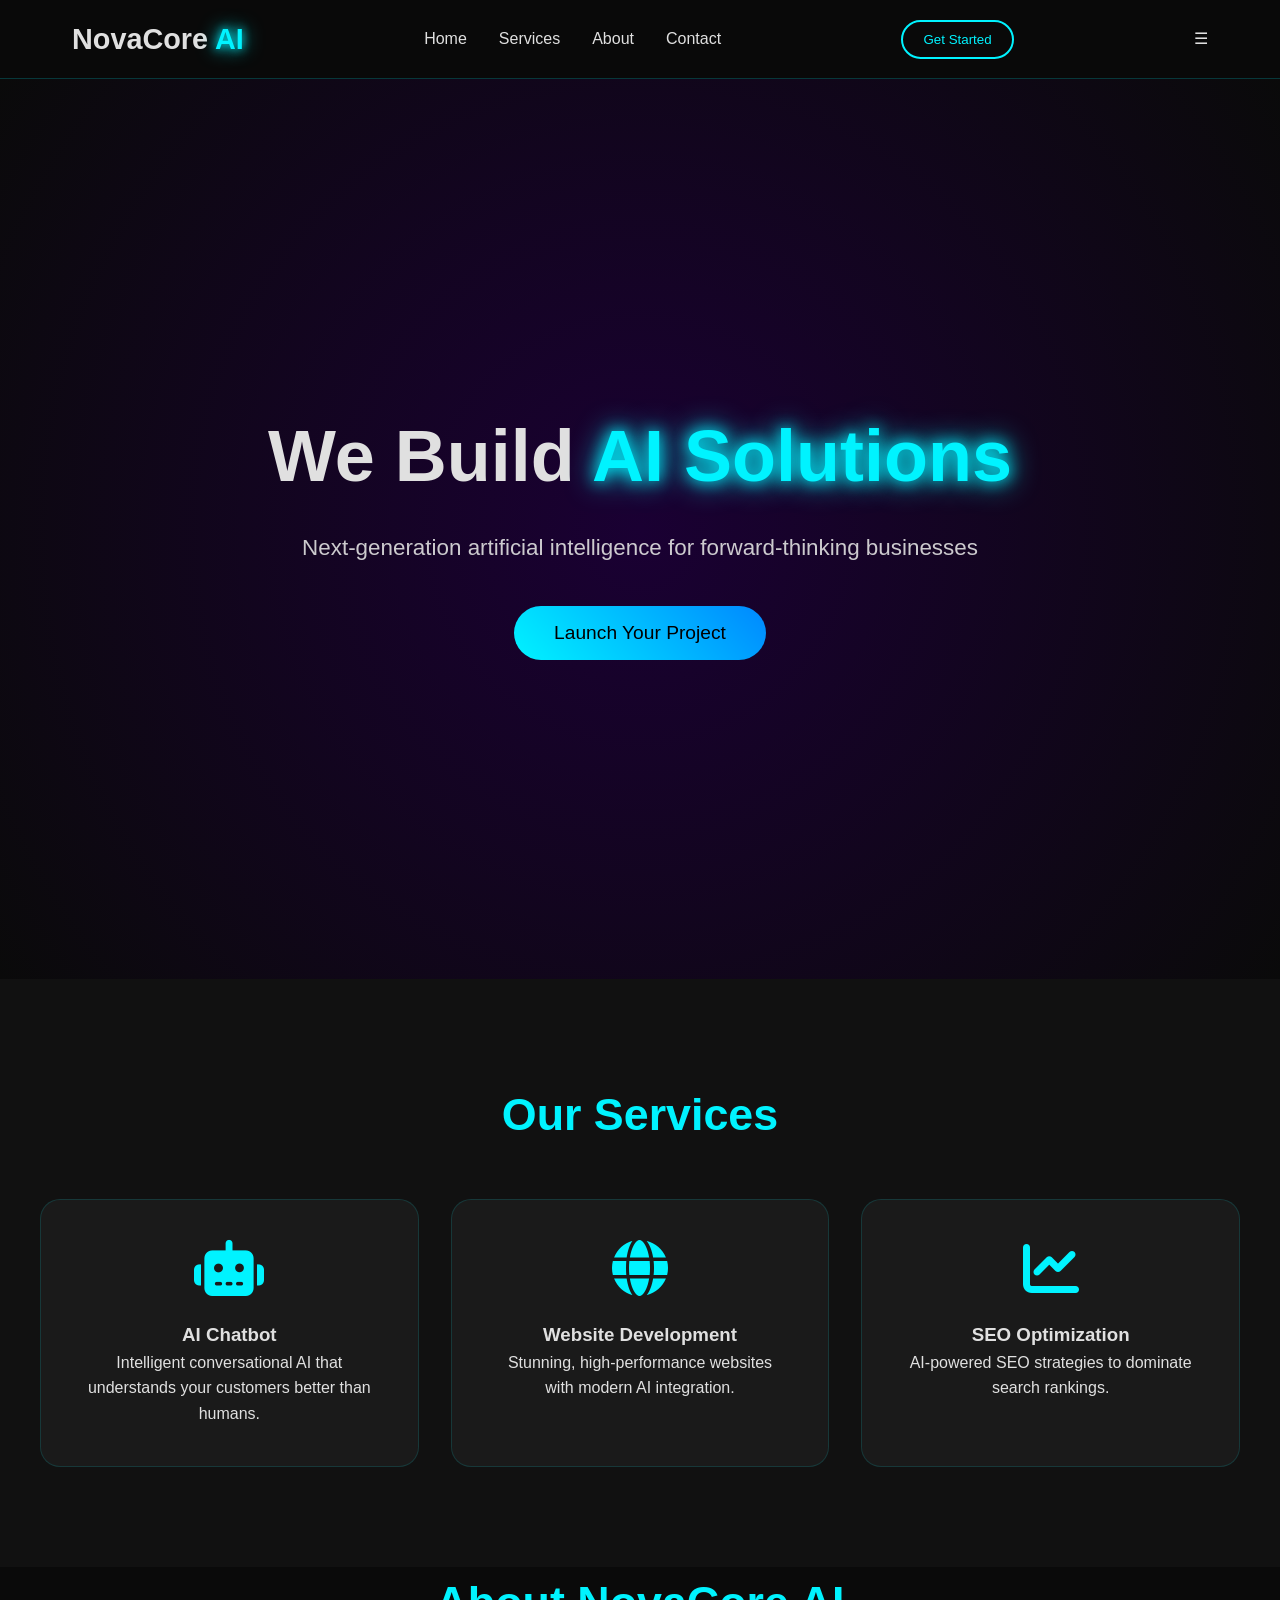
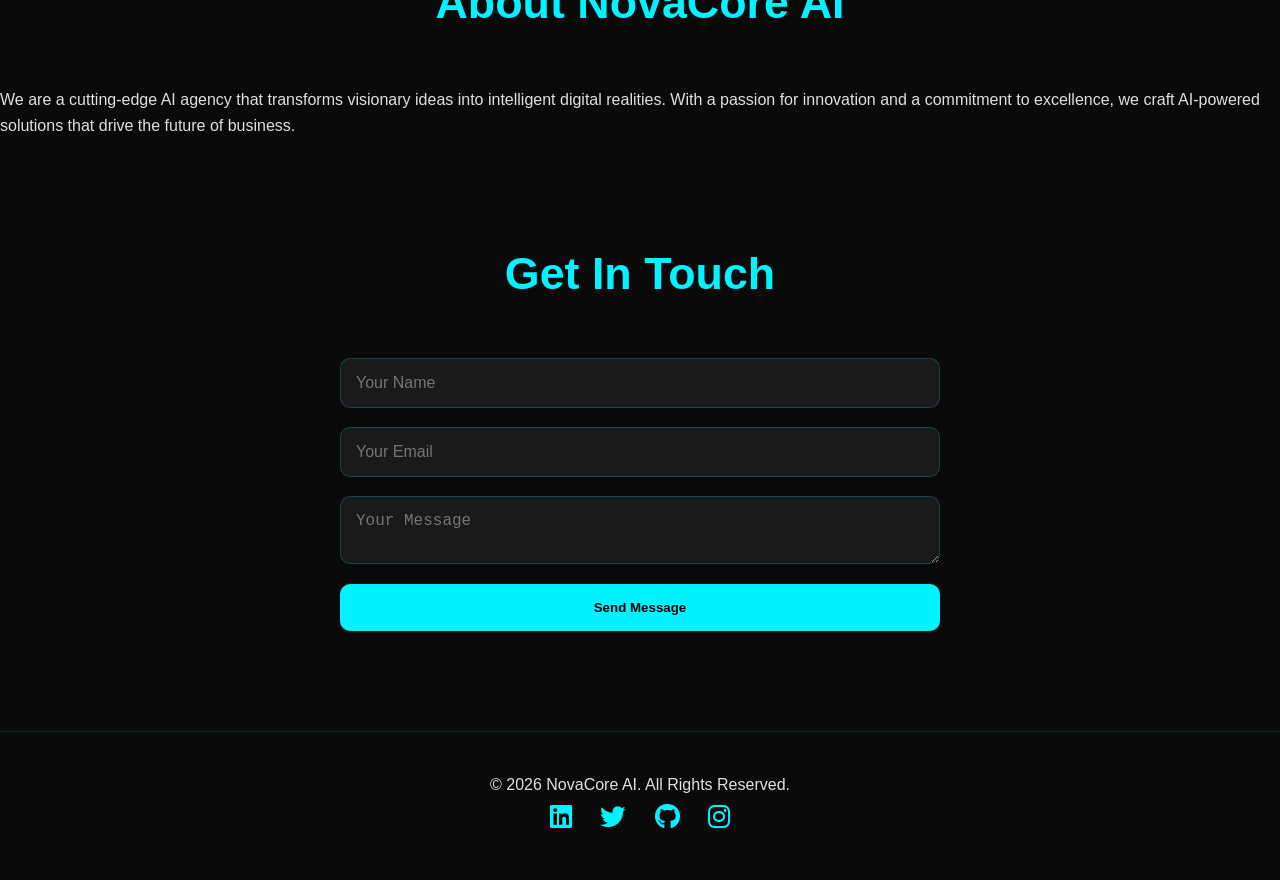
==== index.html @ e14e01a1 "Initial commit - NovaCore AI website" ====
<!DOCTYPE html>
<html lang="bn">
<head>
  <meta charset="UTF-8">
  <meta name="viewport" content="width=device-width, initial-scale=1.0">
  <title>NovaCore AI - We Build AI Solutions</title>
  <link rel="stylesheet" href="style.css">
  <link rel="stylesheet" href="https://cdnjs.cloudflare.com/ajax/libs/font-awesome/6.6.0/css/all.min.css">
</head>
<body>
  <!-- Navbar -->
  <nav class="navbar">
    <div class="nav-container">
      <h1 class="logo">NovaCore <span class="neon">AI</span></h1>
      <ul class="nav-links">
        <li><a href="#home">Home</a></li>
        <li><a href="#services">Services</a></li>
        <li><a href="#about">About</a></li>
        <li><a href="#contact">Contact</a></li>
      </ul>
      <button class="get-started-btn">Get Started</button>
      <div class="hamburger">☰</div>
    </div>
  </nav>

  <!-- Hero Section -->
  <section id="home" class="hero">
    <div class="hero-content">
      <h1 class="main-heading">We Build <span class="neon-text">AI Solutions</span></h1>
      <p class="sub-heading">Next-generation artificial intelligence for forward-thinking businesses</p>
      <button class="cta-btn">Launch Your Project</button>
    </div>
    <div class="glow-circle"></div>
  </section>

  <!-- Services -->
  <section id="services" class="services">
    <h2 class="section-title">Our Services</h2>
    <div class="services-grid">
      <div class="service-card">
        <i class="fas fa-robot"></i>
        <h3>AI Chatbot</h3>
        <p>Intelligent conversational AI that understands your customers better than humans.</p>
      </div>
      <div class="service-card">
        <i class="fas fa-globe"></i>
        <h3>Website Development</h3>
        <p>Stunning, high-performance websites with modern AI integration.</p>
      </div>
      <div class="service-card">
        <i class="fas fa-chart-line"></i>
        <h3>SEO Optimization</h3>
        <p>AI-powered SEO strategies to dominate search rankings.</p>
      </div>
    </div>
  </section>

  <!-- About -->
  <section id="about" class="about">
    <h2 class="section-title">About NovaCore AI</h2>
    <div class="about-content">
      <p>We are a cutting-edge AI agency that transforms visionary ideas into intelligent digital realities. With a passion for innovation and a commitment to excellence, we craft AI-powered solutions that drive the future of business.</p>
    </div>
  </section>

  <!-- Contact -->
  <section id="contact" class="contact">
    <h2 class="section-title">Get In Touch</h2>
    <form id="contact-form">
      <input type="text" placeholder="Your Name" required>
      <input type="email" placeholder="Your Email" required>
      <textarea placeholder="Your Message" required></textarea>
      <button type="submit" class="submit-btn">Send Message</button>
    </form>
  </section>

  <!-- Footer -->
  <footer>
    <div class="footer-content">
      <p>&copy; 2026 NovaCore AI. All Rights Reserved.</p>
      <div class="social-links">
        <a href="#"><i class="fab fa-linkedin"></i></a>
        <a href="#"><i class="fab fa-twitter"></i></a>
        <a href="#"><i class="fab fa-github"></i></a>
        <a href="#"><i class="fab fa-instagram"></i></a>
      </div>
    </div>
  </footer>

  <script src="script.js"></script>
</body>
</html>
---- style.css ----
* {
  margin: 0;
  padding: 0;
  box-sizing: border-box;
}

body {
  font-family: 'Segoe UI', sans-serif;
  background: #0a0a0a;
  color: #e0e0e0;
  line-height: 1.6;
  overflow-x: hidden;
}

/* Neon Blue */
.neon {
  color: #00f3ff;
  text-shadow: 0 0 10px #00f3ff, 0 0 20px #00f3ff;
}

.neon-text {
  color: #00f3ff;
  text-shadow: 0 0 15px #00f3ff, 0 0 30px #00f3ff;
}

/* Navbar */
.navbar {
  position: sticky;
  top: 0;
  background: rgba(10, 10, 10, 0.95);
  backdrop-filter: blur(10px);
  z-index: 1000;
  border-bottom: 1px solid #00f3ff33;
}

.nav-container {
  max-width: 1200px;
  margin: 0 auto;
  padding: 1rem 2rem;
  display: flex;
  align-items: center;
  justify-content: space-between;
}

.logo {
  font-size: 1.8rem;
  font-weight: bold;
}

.nav-links {
  display: flex;
  gap: 2rem;
  list-style: none;
}

.nav-links a {
  color: #e0e0e0;
  text-decoration: none;
  transition: 0.3s;
}

.nav-links a:hover {
  color: #00f3ff;
  text-shadow: 0 0 8px #00f3ff;
}

.get-started-btn {
  background: transparent;
  color: #00f3ff;
  border: 2px solid #00f3ff;
  padding: 10px 20px;
  border-radius: 50px;
  cursor: pointer;
  transition: 0.3s;
}

.get-started-btn:hover {
  background: #00f3ff;
  color: #000;
  box-shadow: 0 0 15px #00f3ff;
}

/* Hero */
.hero {
  height: 100vh;
  display: flex;
  align-items: center;
  justify-content: center;
  position: relative;
  background: radial-gradient(circle at center, #1a0033, #0a0a0a);
  text-align: center;
}

.main-heading {
  font-size: 4.5rem;
  margin-bottom: 1rem;
}

.sub-heading {
  font-size: 1.4rem;
  margin-bottom: 2.5rem;
  opacity: 0.9;
}

.cta-btn {
  padding: 16px 40px;
  font-size: 1.2rem;
  background: linear-gradient(45deg, #00f3ff, #0088ff);
  color: black;
  border: none;
  border-radius: 50px;
  cursor: pointer;
  transition: all 0.4s;
}

.cta-btn:hover {
  transform: scale(1.08);
  box-shadow: 0 0 30px #00f3ff;
}

/* Services */
.services {
  padding: 100px 20px;
  background: #111;
}

.section-title {
  text-align: center;
  font-size: 2.8rem;
  margin-bottom: 3rem;
  color: #00f3ff;
}

.services-grid {
  max-width: 1200px;
  margin: 0 auto;
  display: grid;
  grid-template-columns: repeat(auto-fit, minmax(320px, 1fr));
  gap: 2rem;
}

.service-card {
  background: #1a1a1a;
  padding: 2.5rem;
  border-radius: 20px;
  text-align: center;
  transition: 0.4s;
  border: 1px solid #00f3ff22;
}

.service-card:hover {
  transform: translateY(-15px);
  border-color: #00f3ff;
  box-shadow: 0 0 25px rgba(0, 243, 255, 0.3);
}

.service-card i {
  font-size: 3.5rem;
  color: #00f3ff;
  margin-bottom: 1.5rem;
}

/* Contact & Footer */
.contact {
  padding: 100px 20px;
  background: #0a0a0a;
}

#contact-form {
  max-width: 600px;
  margin: 0 auto;
  display: flex;
  flex-direction: column;
  gap: 1.2rem;
}

#contact-form input,
#contact-form textarea {
  padding: 15px;
  background: #1a1a1a;
  border: 1px solid #00f3ff33;
  border-radius: 10px;
  color: white;
  font-size: 1rem;
}

.submit-btn {
  padding: 16px;
  background: #00f3ff;
  color: black;
  border: none;
  border-radius: 10px;
  font-weight: bold;
  cursor: pointer;
}

footer {
  padding: 40px 20px;
  text-align: center;
  border-top: 1px solid #00f3ff22;
}

.social-links a {
  color: #00f3ff;
  font-size: 1.6rem;
  margin: 0 12px;
}

/* Responsive */
@media (max-width: 768px) {
  .nav-links { display: none; }
  .main-heading { font-size: 3rem; }
}
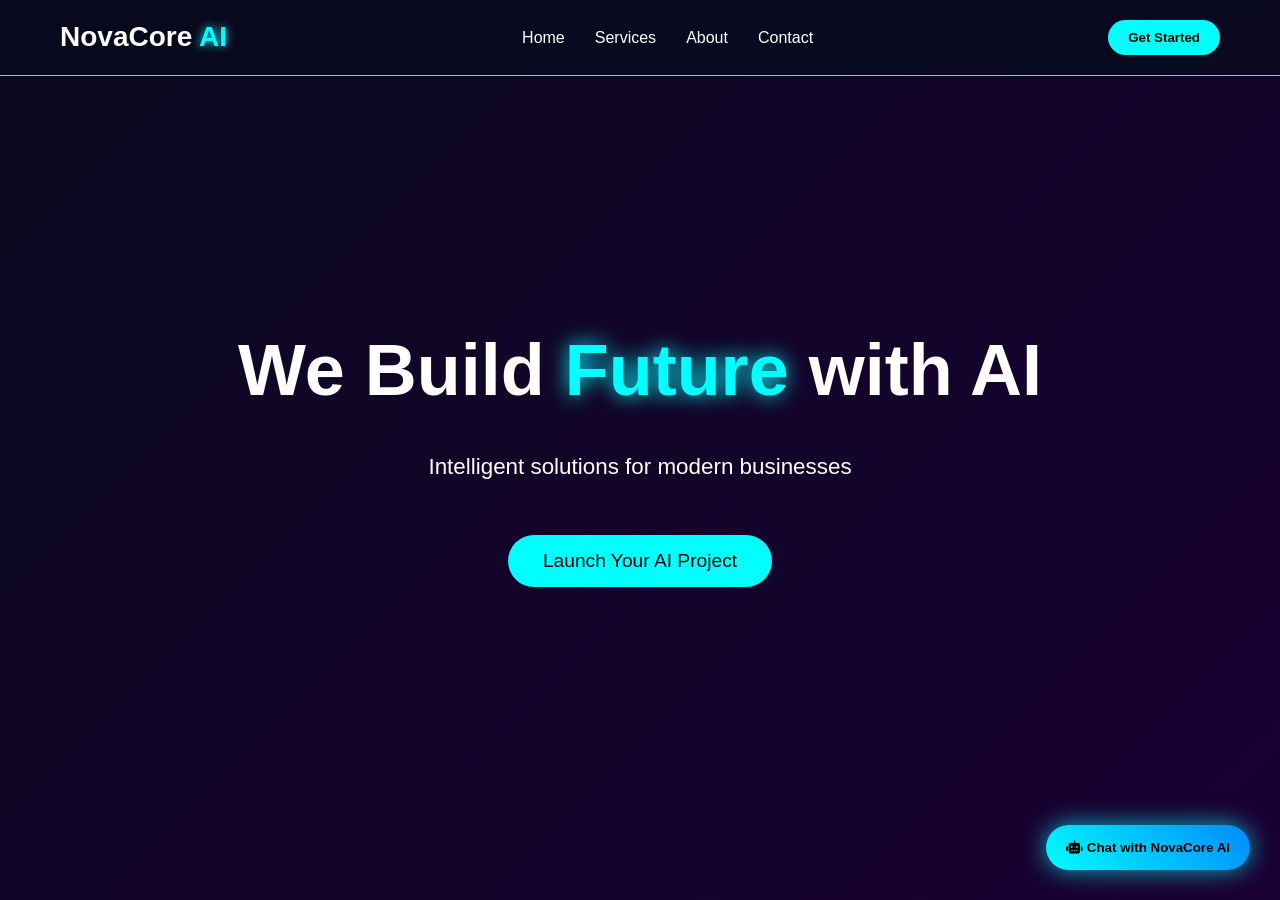
==== commit 0467ce28: "Enhance index.html with CSS for layout and chatbot Added styles for navbar, hero section, and chatbo" ====
--- a/index.html
+++ b/index.html
@@ -6,8 +6,179 @@
   <title>NovaCore AI - We Build AI Solutions</title>
   <link rel="stylesheet" href="style.css">
   <link rel="stylesheet" href="https://cdnjs.cloudflare.com/ajax/libs/font-awesome/6.6.0/css/all.min.css">
+  <style>
+    :root {
+      --neon: #00ffff;
+      --dark: #0a0a1f;
+    }
+    * { margin: 0; padding: 0; box-sizing: border-box; }
+    body {
+      font-family: 'Segoe UI', sans-serif;
+      background: var(--dark);
+      color: white;
+      overflow-x: hidden;
+    }
+
+    /* Navbar */
+    .navbar {
+      position: fixed;
+      top: 0;
+      width: 100%;
+      background: rgba(10, 10, 31, 0.95);
+      backdrop-filter: blur(10px);
+      z-index: 1000;
+      border-bottom: 1px solid var(--neon);
+    }
+    .nav-container {
+      max-width: 1200px;
+      margin: 0 auto;
+      padding: 15px 20px;
+      display: flex;
+      justify-content: space-between;
+      align-items: center;
+    }
+    .logo {
+      font-size: 28px;
+      font-weight: bold;
+    }
+    .neon { color: var(--neon); text-shadow: 0 0 10px var(--neon); }
+    .nav-links {
+      display: flex;
+      gap: 30px;
+      list-style: none;
+    }
+    .nav-links a {
+      color: white;
+      text-decoration: none;
+      font-weight: 500;
+    }
+    .get-started-btn {
+      background: var(--neon);
+      color: black;
+      border: none;
+      padding: 10px 20px;
+      border-radius: 50px;
+      font-weight: bold;
+      cursor: pointer;
+    }
+
+    /* Hero */
+    .hero {
+      height: 100vh;
+      display: flex;
+      align-items: center;
+      justify-content: center;
+      text-align: center;
+      position: relative;
+      background: linear-gradient(135deg, #0a0a1f, #1a0033);
+    }
+    .hero-content h1 {
+      font-size: 4.5rem;
+      margin-bottom: 20px;
+    }
+    .neon-text {
+      color: var(--neon);
+      text-shadow: 0 0 20px var(--neon);
+    }
+    .cta-btn {
+      background: var(--neon);
+      color: black;
+      padding: 15px 35px;
+      font-size: 1.2rem;
+      border: none;
+      border-radius: 50px;
+      margin-top: 30px;
+      cursor: pointer;
+    }
+
+    /* Chatbot */
+    .chat-toggle-btn {
+      position: fixed;
+      bottom: 30px;
+      right: 30px;
+      background: linear-gradient(45deg, #00ffff, #0088ff);
+      color: black;
+      border: none;
+      padding: 15px 20px;
+      border-radius: 50px;
+      font-weight: bold;
+      box-shadow: 0 0 25px rgba(0, 255, 255, 0.7);
+      z-index: 2000;
+      cursor: pointer;
+    }
+    .chatbot-window {
+      display: none;
+      position: fixed;
+      bottom: 90px;
+      right: 20px;
+      width: 380px;
+      height: 550px;
+      background: #0f0f1f;
+      border-radius: 20px;
+      border: 2px solid var(--neon);
+      box-shadow: 0 0 40px rgba(0, 255, 255, 0.6);
+      overflow: hidden;
+      z-index: 2001;
+    }
+    .chat-header {
+      background: linear-gradient(90deg, #00ffff, #0066ff);
+      color: black;
+      padding: 15px;
+      display: flex;
+      justify-content: space-between;
+      font-weight: bold;
+    }
+    .chat-messages {
+      height: 410px;
+      overflow-y: auto;
+      padding: 15px;
+      display: flex;
+      flex-direction: column;
+      gap: 12px;
+      background: #111122;
+    }
+    .message {
+      padding: 12px 16px;
+      border-radius: 18px;
+      max-width: 85%;
+    }
+    .user-message {
+      align-self: flex-end;
+      background: #00ffff;
+      color: black;
+    }
+    .ai-message {
+      align-self: flex-start;
+      background: #1e1e2e;
+      color: #00ffcc;
+      border: 1px solid #00ffff33;
+    }
+    .chat-input-area {
+      padding: 12px;
+      background: #0a0a1f;
+      display: flex;
+      gap: 8px;
+    }
+    #user-input {
+      flex: 1;
+      padding: 12px 18px;
+      border-radius: 30px;
+      border: 1px solid var(--neon);
+      background: #1a1a2e;
+      color: white;
+    }
+    #send-btn {
+      padding: 0 25px;
+      background: var(--neon);
+      color: black;
+      border: none;
+      border-radius: 30px;
+      cursor: pointer;
+    }
+  </style>
 </head>
 <body>
+
   <!-- Navbar -->
   <nav class="navbar">
     <div class="nav-container">
@@ -19,74 +190,36 @@
         <li><a href="#contact">Contact</a></li>
       </ul>
       <button class="get-started-btn">Get Started</button>
-      <div class="hamburger">☰</div>
     </div>
   </nav>
 
-  <!-- Hero Section -->
+  <!-- Hero -->
   <section id="home" class="hero">
     <div class="hero-content">
-      <h1 class="main-heading">We Build <span class="neon-text">AI Solutions</span></h1>
-      <p class="sub-heading">Next-generation artificial intelligence for forward-thinking businesses</p>
-      <button class="cta-btn">Launch Your Project</button>
-    </div>
-    <div class="glow-circle"></div>
+      <h1>We Build <span class="neon-text">Future</span> with AI</h1>
+      <p style="font-size: 1.4rem; margin: 20px 0;">Intelligent solutions for modern businesses</p>
+      <button class="cta-btn">Launch Your AI Project</button>
+    </div>
   </section>
 
-  <!-- Services -->
-  <section id="services" class="services">
-    <h2 class="section-title">Our Services</h2>
-    <div class="services-grid">
-      <div class="service-card">
-        <i class="fas fa-robot"></i>
-        <h3>AI Chatbot</h3>
-        <p>Intelligent conversational AI that understands your customers better than humans.</p>
-      </div>
-      <div class="service-card">
-        <i class="fas fa-globe"></i>
-        <h3>Website Development</h3>
-        <p>Stunning, high-performance websites with modern AI integration.</p>
-      </div>
-      <div class="service-card">
-        <i class="fas fa-chart-line"></i>
-        <h3>SEO Optimization</h3>
-        <p>AI-powered SEO strategies to dominate search rankings.</p>
-      </div>
-    </div>
-  </section>
-
-  <!-- About -->
-  <section id="about" class="about">
-    <h2 class="section-title">About NovaCore AI</h2>
-    <div class="about-content">
-      <p>We are a cutting-edge AI agency that transforms visionary ideas into intelligent digital realities. With a passion for innovation and a commitment to excellence, we craft AI-powered solutions that drive the future of business.</p>
-    </div>
-  </section>
-
-  <!-- Contact -->
-  <section id="contact" class="contact">
-    <h2 class="section-title">Get In Touch</h2>
-    <form id="contact-form">
-      <input type="text" placeholder="Your Name" required>
-      <input type="email" placeholder="Your Email" required>
-      <textarea placeholder="Your Message" required></textarea>
-      <button type="submit" class="submit-btn">Send Message</button>
-    </form>
-  </section>
-
-  <!-- Footer -->
-  <footer>
-    <div class="footer-content">
-      <p>&copy; 2026 NovaCore AI. All Rights Reserved.</p>
-      <div class="social-links">
-        <a href="#"><i class="fab fa-linkedin"></i></a>
-        <a href="#"><i class="fab fa-twitter"></i></a>
-        <a href="#"><i class="fab fa-github"></i></a>
-        <a href="#"><i class="fab fa-instagram"></i></a>
-      </div>
-    </div>
-  </footer>
+  <!-- Floating Chatbot -->
+  <button id="chat-toggle" class="chat-toggle-btn">
+    <i class="fas fa-robot"></i> Chat with NovaCore AI
+  </button>
+
+  <div id="chatbot-window" class="chatbot-window">
+    <div class="chat-header">
+      <h3>NovaCore AI</h3>
+      <button id="chat-close">✕</button>
+    </div>
+    <div id="chat-messages" class="chat-messages"></div>
+    <div class="chat-input-area">
+      <input type="text" id="user-input" placeholder="Ask anything...">
+      <button id="send-btn">Send</button>
+    </div>
+  </div>
 
   <script src="script.js"></script>
 </body>
-</html>+  </html>
+
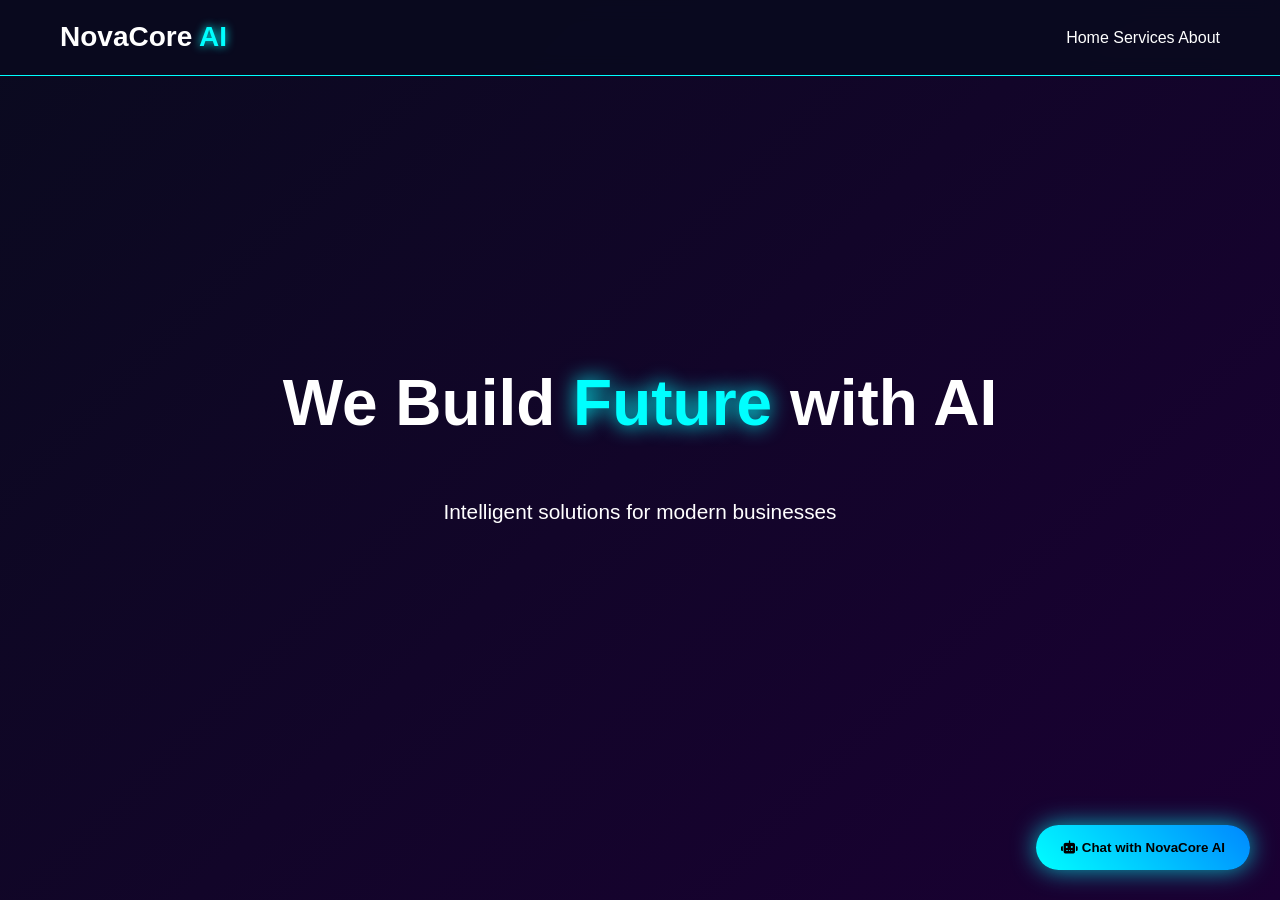
==== commit 467ad5d1: "Create index.html" ====
--- a/index.html
+++ b/index.html
@@ -3,20 +3,18 @@
 <head>
   <meta charset="UTF-8">
   <meta name="viewport" content="width=device-width, initial-scale=1.0">
-  <title>NovaCore AI - We Build AI Solutions</title>
+  <title>NovaCore AI - We Build Future with AI</title>
   <link rel="stylesheet" href="style.css">
   <link rel="stylesheet" href="https://cdnjs.cloudflare.com/ajax/libs/font-awesome/6.6.0/css/all.min.css">
   <style>
     :root {
       --neon: #00ffff;
-      --dark: #0a0a1f;
     }
     * { margin: 0; padding: 0; box-sizing: border-box; }
     body {
       font-family: 'Segoe UI', sans-serif;
-      background: var(--dark);
+      background: #0a0a1f;
       color: white;
-      overflow-x: hidden;
     }
 
     /* Navbar */
@@ -37,59 +35,24 @@
       justify-content: space-between;
       align-items: center;
     }
-    .logo {
-      font-size: 28px;
-      font-weight: bold;
-    }
+    .logo { font-size: 28px; font-weight: bold; }
     .neon { color: var(--neon); text-shadow: 0 0 10px var(--neon); }
-    .nav-links {
-      display: flex;
-      gap: 30px;
-      list-style: none;
-    }
-    .nav-links a {
-      color: white;
-      text-decoration: none;
-      font-weight: 500;
-    }
-    .get-started-btn {
-      background: var(--neon);
-      color: black;
-      border: none;
-      padding: 10px 20px;
-      border-radius: 50px;
-      font-weight: bold;
-      cursor: pointer;
-    }
 
     /* Hero */
     .hero {
       height: 100vh;
       display: flex;
+      flex-direction: column;
       align-items: center;
       justify-content: center;
       text-align: center;
-      position: relative;
       background: linear-gradient(135deg, #0a0a1f, #1a0033);
     }
-    .hero-content h1 {
-      font-size: 4.5rem;
+    .hero h1 {
+      font-size: 4rem;
       margin-bottom: 20px;
     }
-    .neon-text {
-      color: var(--neon);
-      text-shadow: 0 0 20px var(--neon);
-    }
-    .cta-btn {
-      background: var(--neon);
-      color: black;
-      padding: 15px 35px;
-      font-size: 1.2rem;
-      border: none;
-      border-radius: 50px;
-      margin-top: 30px;
-      cursor: pointer;
-    }
+    .neon-text { color: var(--neon); text-shadow: 0 0 20px var(--neon); }
 
     /* Chatbot */
     .chat-toggle-btn {
@@ -99,7 +62,7 @@
       background: linear-gradient(45deg, #00ffff, #0088ff);
       color: black;
       border: none;
-      padding: 15px 20px;
+      padding: 15px 25px;
       border-radius: 50px;
       font-weight: bold;
       box-shadow: 0 0 25px rgba(0, 255, 255, 0.7);
@@ -126,6 +89,7 @@
       padding: 15px;
       display: flex;
       justify-content: space-between;
+      align-items: center;
       font-weight: bold;
     }
     .chat-messages {
@@ -151,7 +115,6 @@
       align-self: flex-start;
       background: #1e1e2e;
       color: #00ffcc;
-      border: 1px solid #00ffff33;
     }
     .chat-input-area {
       padding: 12px;
@@ -183,30 +146,20 @@
   <nav class="navbar">
     <div class="nav-container">
       <h1 class="logo">NovaCore <span class="neon">AI</span></h1>
-      <ul class="nav-links">
-        <li><a href="#home">Home</a></li>
-        <li><a href="#services">Services</a></li>
-        <li><a href="#about">About</a></li>
-        <li><a href="#contact">Contact</a></li>
-      </ul>
-      <button class="get-started-btn">Get Started</button>
+      <div>Home  Services  About</div>
     </div>
   </nav>
 
   <!-- Hero -->
-  <section id="home" class="hero">
-    <div class="hero-content">
-      <h1>We Build <span class="neon-text">Future</span> with AI</h1>
-      <p style="font-size: 1.4rem; margin: 20px 0;">Intelligent solutions for modern businesses</p>
-      <button class="cta-btn">Launch Your AI Project</button>
-    </div>
+  <section class="hero">
+    <h1>We Build <span class="neon-text">Future</span> with AI</h1>
+    <p style="font-size: 1.3rem; margin: 20px 0;">Intelligent solutions for modern businesses</p>
+    <button class="chat-toggle-btn" id="chat-toggle">
+      <i class="fas fa-robot"></i> Chat with NovaCore AI
+    </button>
   </section>
 
-  <!-- Floating Chatbot -->
-  <button id="chat-toggle" class="chat-toggle-btn">
-    <i class="fas fa-robot"></i> Chat with NovaCore AI
-  </button>
-
+  <!-- Chatbot Window -->
   <div id="chatbot-window" class="chatbot-window">
     <div class="chat-header">
       <h3>NovaCore AI</h3>
@@ -221,5 +174,4 @@
 
   <script src="script.js"></script>
 </body>
-  </html>
-
+</html>                                                                                             </html>
